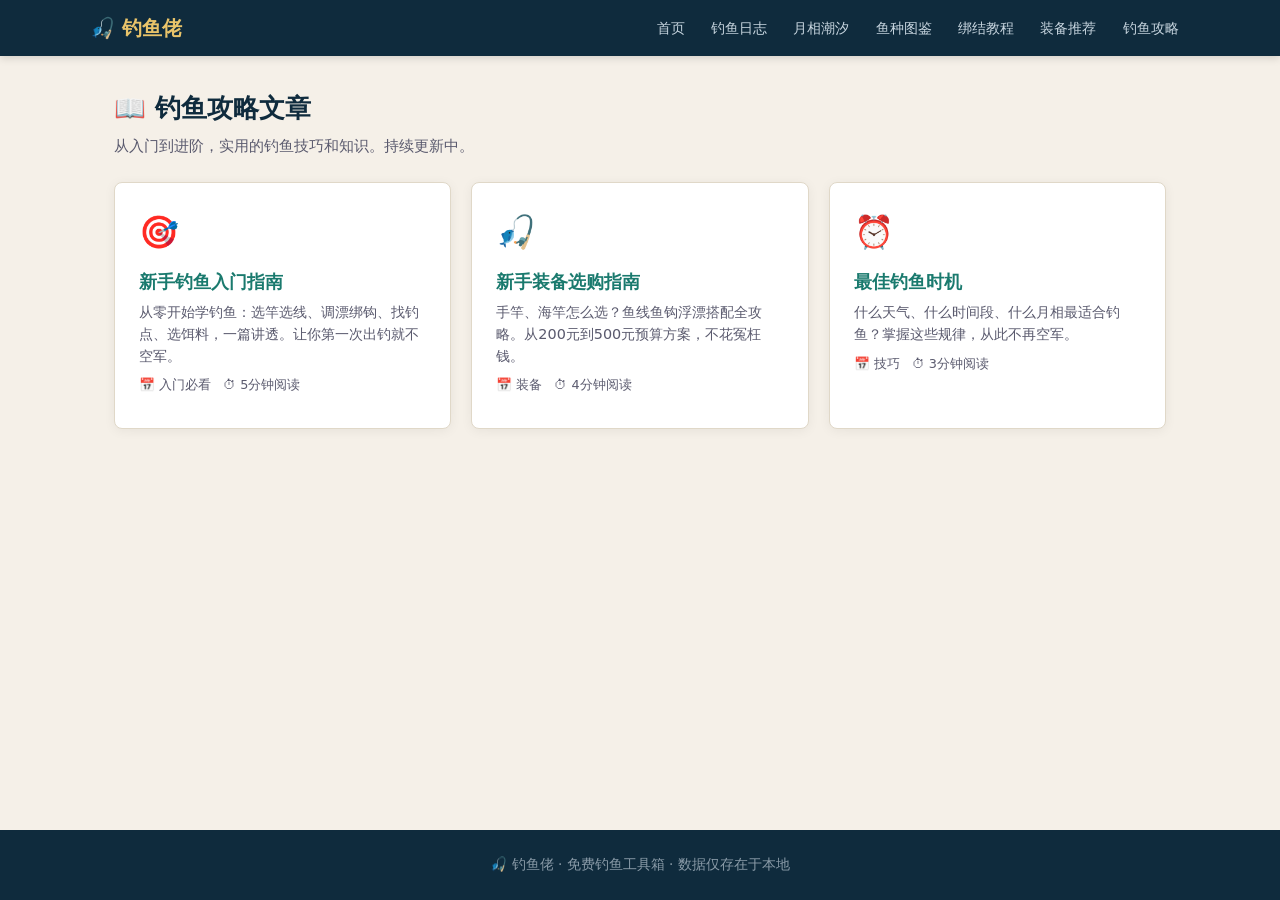
==== articles/index.html @ 3c6519f3 "🎣 上传全套钓鱼工具" ====
<!DOCTYPE html>
<html lang="zh-CN">
<head>
<meta charset="UTF-8">
<meta name="viewport" content="width=device-width, initial-scale=1.0">
<title>钓鱼攻略文章 - 钓鱼佬</title>
<meta name="description" content="免费钓鱼攻略文章：新手入门指南、装备选购、最佳钓鱼时机等实用内容。">
<link rel="stylesheet" href="/css/style.css">
</head>
<body>
<nav>
<div class="nav-inner">
<a href="/" class="nav-logo">🎣 钓鱼佬</a>
<button class="nav-toggle" onclick="document.querySelector('.nav-links').classList.toggle('open')">☰</button>
<div class="nav-links">
<a href="/">首页</a>
<a href="/fishing-log.html">钓鱼日志</a>
<a href="/moon-phase.html">月相潮汐</a>
<a href="/fish-species.html">鱼种图鉴</a>
<a href="/knot-guide.html">绑结教程</a>
<a href="/gear.html">装备推荐</a>
<a href="/articles/">钓鱼攻略</a>
</div>
</div>
</nav>

<div class="container">
<div class="tool-header">
<h1>📖 钓鱼攻略文章</h1>
<p>从入门到进阶，实用的钓鱼技巧和知识。持续更新中。</p>
</div>

<div class="card-grid articles-grid">
<a href="/articles/beginner-tips.html" class="card">
<div class="card-icon">🎯</div>
<h3>新手钓鱼入门指南</h3>
<p>从零开始学钓鱼：选竿选线、调漂绑钩、找钓点、选饵料，一篇讲透。让你第一次出钓就不空军。</p>
<div class="article-meta" style="margin-top:0.5rem;"><span>📅 入门必看</span><span>⏱ 5分钟阅读</span></div>
</a>
<a href="/articles/gear-guide.html" class="card">
<div class="card-icon">🎣</div>
<h3>新手装备选购指南</h3>
<p>手竿、海竿怎么选？鱼线鱼钩浮漂搭配全攻略。从200元到500元预算方案，不花冤枉钱。</p>
<div class="article-meta" style="margin-top:0.5rem;"><span>📅 装备</span><span>⏱ 4分钟阅读</span></div>
</a>
<a href="/articles/best-times.html" class="card">
<div class="card-icon">⏰</div>
<h3>最佳钓鱼时机</h3>
<p>什么天气、什么时间段、什么月相最适合钓鱼？掌握这些规律，从此不再空军。</p>
<div class="article-meta" style="margin-top:0.5rem;"><span>📅 技巧</span><span>⏱ 3分钟阅读</span></div>
</a>
</div>
</div>

<footer>
<p>🎣 钓鱼佬 · 免费钓鱼工具箱 · 数据仅存在于本地</p>
</footer>
<script src="/js/main.js"></script>
</body>
</html>
---- css/style.css ----
:root {
  --navy: #0f2b3d;
  --teal: #1a7a6e;
  --teal-light: #2a9d8f;
  --amber: #e9c46a;
  --rust: #d9782b;
  --rust-light: #f4a261;
  --cream: #faf6ee;
  --bg: #f5f0e8;
  --card: #ffffff;
  --text: #1a1a2e;
  --text-muted: #5a5a6e;
  --border: #e0d8c8;
  --shadow: 0 2px 12px rgba(0,0,0,0.06);
  --radius: 8px;
  --max-width: 1100px;
  --font: system-ui, -apple-system, 'Segoe UI', Roboto, sans-serif;
}
*, *::before, *::after { box-sizing: border-box; margin: 0; padding: 0; }
html { scroll-behavior: smooth; }
body {
  font-family: var(--font);
  background: var(--bg);
  color: var(--text);
  line-height: 1.6;
  min-height: 100vh;
  display: flex;
  flex-direction: column;
}
a { color: var(--teal); text-decoration: none; }
a:hover { color: var(--rust); }
img { max-width: 100%; height: auto; }
nav {
  background: var(--navy);
  color: #fff;
  padding: 0 1.5rem;
  position: sticky;
  top: 0;
  z-index: 100;
  box-shadow: 0 2px 8px rgba(0,0,0,0.15);
}
.nav-inner {
  max-width: var(--max-width);
  margin: 0 auto;
  display: flex;
  align-items: center;
  gap: 0.25rem;
  height: 56px;
}
.nav-logo {
  font-size: 1.25rem;
  font-weight: 700;
  color: var(--amber);
  margin-right: auto;
  display: flex;
  align-items: center;
  gap: 0.4rem;
}
.nav-logo:hover { color: var(--amber); opacity: 0.9; }
.nav-links { display: flex; gap: 0.25rem; align-items: center; }
.nav-links a {
  color: #c8d6e0;
  padding: 0.4rem 0.7rem;
  border-radius: var(--radius);
  font-size: 0.875rem;
  transition: all 0.15s;
  white-space: nowrap;
}
.nav-links a:hover, .nav-links a.active {
  color: #fff;
  background: rgba(255,255,255,0.1);
}
.nav-toggle { display: none; background: none; border: none; color: #fff; font-size: 1.5rem; cursor: pointer; padding: 0.25rem; }
.container {
  max-width: var(--max-width);
  margin: 0 auto;
  padding: 2rem 1.5rem;
  flex: 1;
  width: 100%;
}
.hero {
  text-align: center;
  padding: 3rem 1rem 2.5rem;
  background: linear-gradient(135deg, var(--teal) 0%, var(--navy) 100%);
  border-radius: 0 0 var(--radius) var(--radius);
  color: #fff;
  margin: -1rem -1.5rem 2rem;
}
.hero h1 { font-size: 2.2rem; margin-bottom: 0.5rem; }
.hero p { font-size: 1.05rem; opacity: 0.9; max-width: 600px; margin: 0 auto; }
.card-grid {
  display: grid;
  grid-template-columns: repeat(auto-fill, minmax(280px, 1fr));
  gap: 1.25rem;
  margin: 1.5rem 0;
}
.card-grid.articles-grid { grid-template-columns: repeat(auto-fill, minmax(320px, 1fr)); }
.card {
  background: var(--card);
  border: 1px solid var(--border);
  border-radius: var(--radius);
  padding: 1.5rem;
  box-shadow: var(--shadow);
  transition: transform 0.15s, box-shadow 0.15s;
}
.card:hover { transform: translateY(-2px); box-shadow: 0 4px 20px rgba(0,0,0,0.1); }
.card-icon { font-size: 2rem; margin-bottom: 0.6rem; }
.card a { color: inherit; }
.card a:hover { color: var(--teal); }
.card h3 { font-size: 1.1rem; margin-bottom: 0.4rem; }
.card p { font-size: 0.9rem; color: var(--text-muted); line-height: 1.5; }
.card .tag {
  display: inline-block;
  font-size: 0.75rem;
  color: var(--teal);
  background: rgba(42,157,143,0.1);
  padding: 0.15rem 0.6rem;
  border-radius: 99px;
  margin-top: 0.6rem;
}
.tool-header { margin-bottom: 1.5rem; }
.tool-header h1 { font-size: 1.6rem; color: var(--navy); }
.tool-header p { color: var(--text-muted); font-size: 0.95rem; margin-top: 0.3rem; }
.tool-card {
  background: var(--card);
  border: 1px solid var(--border);
  border-radius: var(--radius);
  padding: 1.5rem;
  box-shadow: var(--shadow);
  margin-bottom: 1.25rem;
}
.tool-card label {
  display: block;
  font-size: 0.85rem;
  font-weight: 600;
  color: var(--text);
  margin-bottom: 0.3rem;
}
.tool-card input, .tool-card select, .tool-card textarea {
  width: 100%;
  padding: 0.5rem 0.75rem;
  border: 1px solid var(--border);
  border-radius: var(--radius);
  font-family: var(--font);
  font-size: 0.9rem;
  background: var(--cream);
  transition: border 0.15s;
}
.tool-card input:focus, .tool-card select:focus, .tool-card textarea:focus {
  outline: none;
  border-color: var(--teal);
  background: #fff;
}
.tool-card textarea { resize: vertical; min-height: 60px; }
.btn {
  display: inline-flex;
  align-items: center;
  gap: 0.4rem;
  padding: 0.5rem 1.25rem;
  border: none;
  border-radius: var(--radius);
  font-size: 0.9rem;
  font-weight: 600;
  cursor: pointer;
  transition: all 0.15s;
}
.btn-primary { background: var(--teal); color: #fff; }
.btn-primary:hover { background: var(--teal-light); }
.btn-danger { background: #d32f2f; color: #fff; }
.btn-danger:hover { background: #b71c1c; }
.btn-outline { background: transparent; border: 1px solid var(--border); color: var(--text); }
.btn-outline:hover { border-color: var(--teal); color: var(--teal); }
.btn-sm { padding: 0.35rem 0.8rem; font-size: 0.8rem; }
.data-table {
  width: 100%;
  border-collapse: collapse;
  font-size: 0.875rem;
}
.data-table thead { background: var(--navy); color: #fff; }
.data-table th, .data-table td {
  padding: 0.5rem 0.75rem;
  text-align: left;
  border-bottom: 1px solid var(--border);
}
.data-table tbody tr:hover { background: rgba(42,157,143,0.04); }
.stat-row {
  display: grid;
  grid-template-columns: repeat(auto-fit, minmax(140px, 1fr));
  gap: 0.75rem;
  margin-bottom: 1rem;
}
.stat-box {
  background: var(--cream);
  border: 1px solid var(--border);
  border-radius: var(--radius);
  padding: 0.75rem;
  text-align: center;
}
.stat-box .num { font-size: 1.4rem; font-weight: 700; color: var(--teal); }
.stat-box .label { font-size: 0.78rem; color: var(--text-muted); }
.moon-display {
  text-align: center;
  padding: 2rem 1rem;
}
.moon-svg { width: 180px; height: 180px; margin: 0 auto 1rem; }
.moon-phase-name { font-size: 1.3rem; font-weight: 700; color: var(--navy); }
.moon-date { color: var(--text-muted); font-size: 0.9rem; }
.moon-illum { font-size: 0.85rem; color: var(--text-muted); margin-top: 0.3rem; }
.calendar-grid {
  display: grid;
  grid-template-columns: repeat(7, 1fr);
  gap: 4px;
  margin: 1rem 0;
}
.cal-day {
  padding: 0.4rem;
  text-align: center;
  font-size: 0.85rem;
  border-radius: 4px;
  background: var(--cream);
  cursor: pointer;
  transition: background 0.1s;
}
.cal-day:hover { background: var(--teal); color: #fff; }
.cal-day.today { background: var(--teal); color: #fff; font-weight: 700; }
.cal-day.good { background: rgba(42,157,143,0.15); }
.cal-day.great { background: rgba(42,157,143,0.3); font-weight: 600; }
.cal-day.best { background: var(--amber); color: var(--navy); font-weight: 700; }
.cal-day-header { font-weight: 700; font-size: 0.8rem; color: var(--text-muted); background: transparent; cursor: default; }
.cal-day-header:hover { background: transparent; color: var(--text-muted); }
.cal-day.empty { background: transparent; cursor: default; }
.cal-day.empty:hover { background: transparent; }
.species-search { display: flex; gap: 0.5rem; margin-bottom: 1rem; }
.species-search input { flex: 1; }
.species-card { display: flex; gap: 1rem; align-items: flex-start; }
.species-emoji { font-size: 3rem; line-height: 1; }
.species-info { flex: 1; }
.species-info h4 { font-size: 1rem; }
.species-meta { display: flex; gap: 0.75rem; flex-wrap: wrap; margin: 0.3rem 0; }
.species-meta span { font-size: 0.78rem; color: var(--text-muted); }
.species-desc { font-size: 0.85rem; color: var(--text-muted); }
.species-tips { font-size: 0.82rem; margin-top: 0.3rem; padding: 0.3rem 0.6rem; background: rgba(233,196,106,0.15); border-radius: 4px; }
.knot-step { display: flex; gap: 1rem; align-items: flex-start; margin-bottom: 1.5rem; }
.knot-step-num {
  background: var(--teal);
  color: #fff;
  width: 28px;
  height: 28px;
  border-radius: 50%;
  display: flex;
  align-items: center;
  justify-content: center;
  font-size: 0.85rem;
  font-weight: 700;
  flex-shrink: 0;
}
.knot-step-content { flex: 1; }
.knot-step-content p { font-size: 0.9rem; }
.article-meta {
  font-size: 0.8rem;
  color: var(--text-muted);
  display: flex;
  gap: 0.75rem;
  margin: 0.5rem 0;
}
.article-body { font-size: 0.95rem; line-height: 1.8; }
.article-body h2 { font-size: 1.2rem; color: var(--navy); margin: 1.5rem 0 0.5rem; }
.article-body h3 { font-size: 1.05rem; color: var(--teal); margin: 1rem 0 0.4rem; }
.article-body p { margin-bottom: 0.8rem; }
.article-body ul, .article-body ol { margin: 0.5rem 0 0.8rem 1.5rem; }
.article-body li { margin-bottom: 0.3rem; }
.article-body .tip {
  background: rgba(233,196,106,0.15);
  border-left: 3px solid var(--amber);
  padding: 0.6rem 1rem;
  border-radius: 0 var(--radius) var(--radius) 0;
  margin: 1rem 0;
  font-size: 0.88rem;
}
.gear-card { display: flex; gap: 1rem; align-items: flex-start; }
.gear-emoji { font-size: 2.2rem; line-height: 1; }
.gear-info { flex: 1; }
.gear-info h4 { font-size: 1rem; margin-bottom: 0.2rem; }
.gear-info .price { color: var(--rust); font-weight: 600; font-size: 0.9rem; }
.gear-info p { font-size: 0.85rem; color: var(--text-muted); }
.gear-link { display: inline-block; margin-top: 0.4rem; }
footer {
  background: var(--navy);
  color: #8a9ba8;
  text-align: center;
  padding: 1.5rem;
  font-size: 0.85rem;
  margin-top: auto;
}
@media (max-width: 768px) {
  .nav-links {
    display: none;
    position: absolute;
    top: 56px;
    left: 0;
    right: 0;
    background: var(--navy);
    flex-direction: column;
    padding: 0.5rem 1rem 1rem;
    box-shadow: 0 4px 12px rgba(0,0,0,0.2);
  }
  .nav-links.open { display: flex; }
  .nav-links a { width: 100%; padding: 0.6rem 0.75rem; }
  .nav-toggle { display: block; }
  .hero h1 { font-size: 1.6rem; }
  .hero { padding: 2rem 1rem 1.5rem; }
  .card-grid { grid-template-columns: 1fr; }
  .species-card, .gear-card { flex-direction: column; }
  .moon-svg { width: 140px; height: 140px; }
}
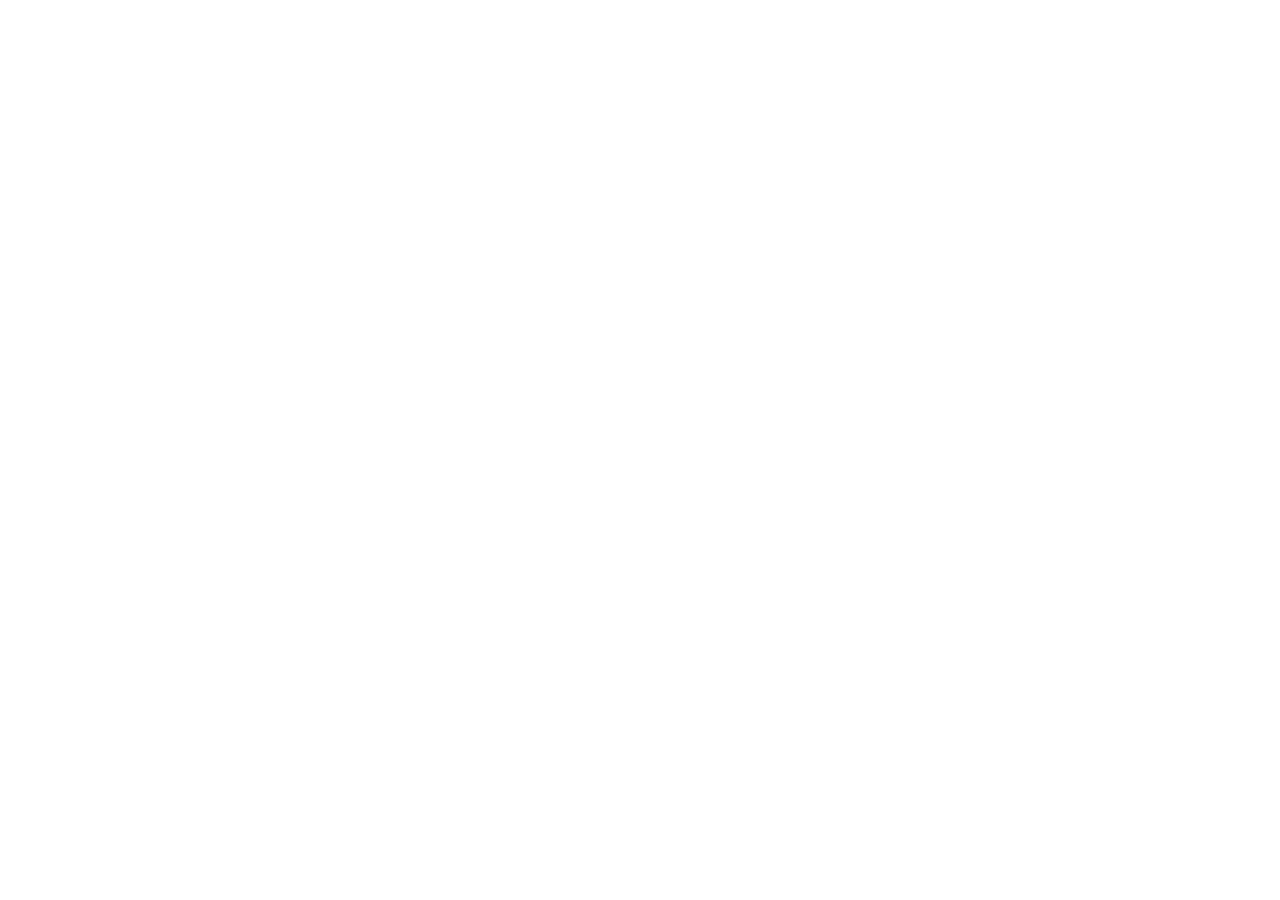
==== commit 9725565c: "🐛 修复：将绝对路径改为相对路径" ====
--- a/articles/index.html
+++ b/articles/index.html
@@ -3,23 +3,23 @@
 <head>
 <meta charset="UTF-8">
 <meta name="viewport" content="width=device-width, initial-scale=1.0">
-<title>钓鱼攻略文章 - 钓鱼佬</title>
-<meta name="description" content="免费钓鱼攻略文章：新手入门指南、装备选购、最佳钓鱼时机等实用内容。">
-<link rel="stylesheet" href="/css/style.css">
+<title>钓鱼攻略文章 - 钓鱼�?/title>
+<meta name="description" content="免费钓鱼攻略文章：新手入门指南、装备选购、最佳钓鱼时机等实用内容�?>
+<link rel="stylesheet" href="../css/style.css">
 </head>
 <body>
 <nav>
 <div class="nav-inner">
-<a href="/" class="nav-logo">🎣 钓鱼佬</a>
-<button class="nav-toggle" onclick="document.querySelector('.nav-links').classList.toggle('open')">☰</button>
+<a href=".." class="nav-logo">🎣 钓鱼�?/a>
+<button class="nav-toggle" onclick="document.querySelector('.nav-links').classList.toggle('open')">�?/button>
 <div class="nav-links">
 <a href="/">首页</a>
-<a href="/fishing-log.html">钓鱼日志</a>
-<a href="/moon-phase.html">月相潮汐</a>
-<a href="/fish-species.html">鱼种图鉴</a>
-<a href="/knot-guide.html">绑结教程</a>
-<a href="/gear.html">装备推荐</a>
-<a href="/articles/">钓鱼攻略</a>
+<a href="../fishing-log.html">钓鱼日志</a>
+<a href="../moon-phase.html">月相潮汐</a>
+<a href="../fish-species.html">鱼种图鉴</a>
+<a href="../knot-guide.html">绑结教程</a>
+<a href="../gear.html">装备推荐</a>
+<a href="./">钓鱼攻略</a>
 </div>
 </div>
 </nav>
@@ -27,34 +27,34 @@
 <div class="container">
 <div class="tool-header">
 <h1>📖 钓鱼攻略文章</h1>
-<p>从入门到进阶，实用的钓鱼技巧和知识。持续更新中。</p>
+<p>从入门到进阶，实用的钓鱼技巧和知识。持续更新中�?/p>
 </div>
 
 <div class="card-grid articles-grid">
-<a href="/articles/beginner-tips.html" class="card">
+<a href="./beginner-tips.html" class="card">
 <div class="card-icon">🎯</div>
 <h3>新手钓鱼入门指南</h3>
-<p>从零开始学钓鱼：选竿选线、调漂绑钩、找钓点、选饵料，一篇讲透。让你第一次出钓就不空军。</p>
-<div class="article-meta" style="margin-top:0.5rem;"><span>📅 入门必看</span><span>⏱ 5分钟阅读</span></div>
+<p>从零开始学钓鱼：选竿选线、调漂绑钩、找钓点、选饵料，一篇讲透。让你第一次出钓就不空军�?/p>
+<div class="article-meta" style="margin-top:0.5rem;"><span>📅 入门必看</span><span>�?5分钟阅读</span></div>
 </a>
-<a href="/articles/gear-guide.html" class="card">
+<a href="./gear-guide.html" class="card">
 <div class="card-icon">🎣</div>
 <h3>新手装备选购指南</h3>
-<p>手竿、海竿怎么选？鱼线鱼钩浮漂搭配全攻略。从200元到500元预算方案，不花冤枉钱。</p>
-<div class="article-meta" style="margin-top:0.5rem;"><span>📅 装备</span><span>⏱ 4分钟阅读</span></div>
+<p>手竿、海竿怎么选？鱼线鱼钩浮漂搭配全攻略。从200元到500元预算方案，不花冤枉钱�?/p>
+<div class="article-meta" style="margin-top:0.5rem;"><span>📅 装备</span><span>�?4分钟阅读</span></div>
 </a>
-<a href="/articles/best-times.html" class="card">
-<div class="card-icon">⏰</div>
-<h3>最佳钓鱼时机</h3>
-<p>什么天气、什么时间段、什么月相最适合钓鱼？掌握这些规律，从此不再空军。</p>
-<div class="article-meta" style="margin-top:0.5rem;"><span>📅 技巧</span><span>⏱ 3分钟阅读</span></div>
+<a href="./best-times.html" class="card">
+<div class="card-icon">�?/div>
+<h3>最佳钓鱼时�?/h3>
+<p>什么天气、什么时间段、什么月相最适合钓鱼？掌握这些规律，从此不再空军�?/p>
+<div class="article-meta" style="margin-top:0.5rem;"><span>📅 技�?/span><span>�?3分钟阅读</span></div>
 </a>
 </div>
 </div>
 
 <footer>
-<p>🎣 钓鱼佬 · 免费钓鱼工具箱 · 数据仅存在于本地</p>
+<p>🎣 钓鱼�?· 免费钓鱼工具�?· 数据仅存在于本地</p>
 </footer>
-<script src="/js/main.js"></script>
+<script src="../js/main.js"></script>
 </body>
 </html>
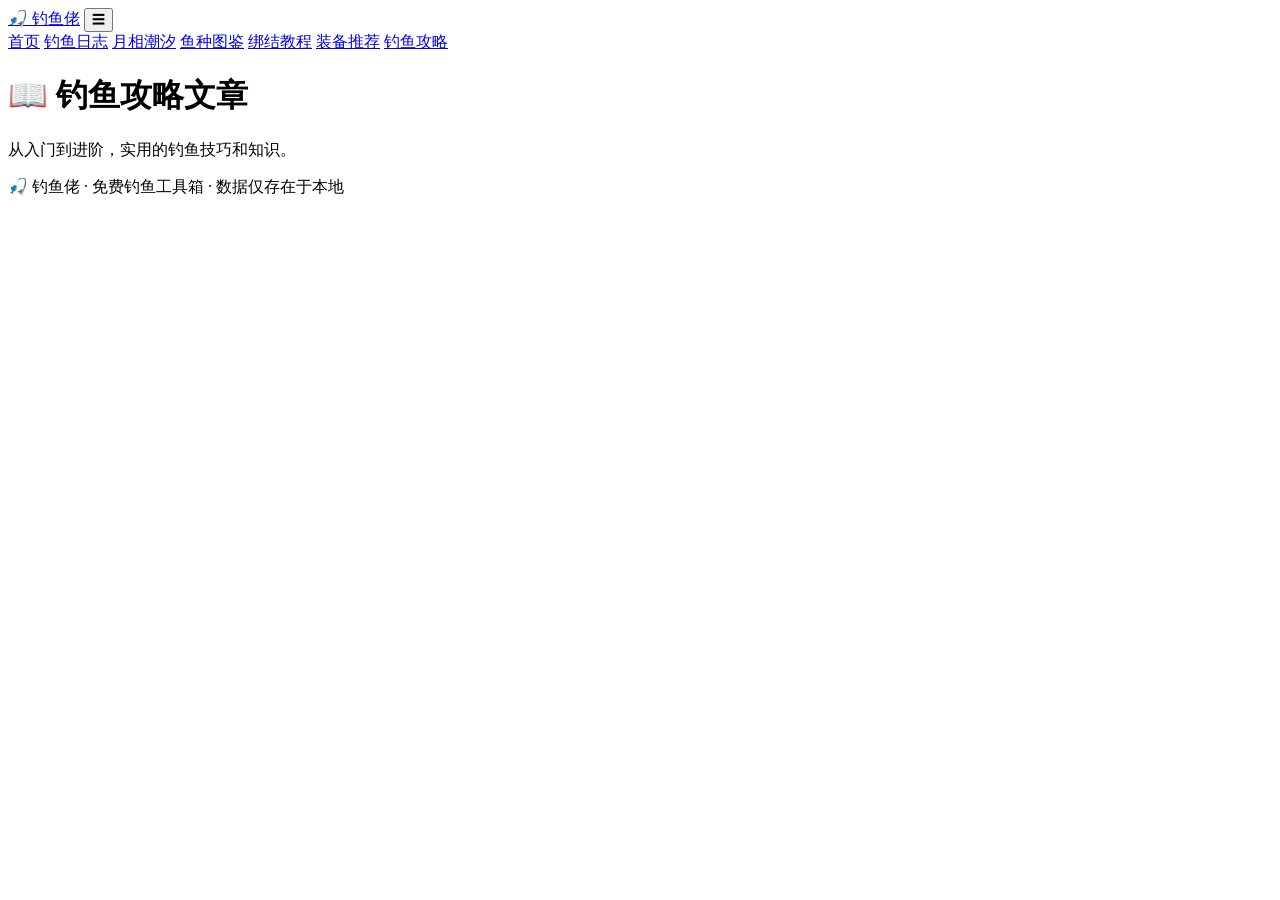
==== commit fd7cc19a: "✨ 更新所有工具页面" ====
--- a/articles/index.html
+++ b/articles/index.html
@@ -3,58 +3,30 @@
 <head>
 <meta charset="UTF-8">
 <meta name="viewport" content="width=device-width, initial-scale=1.0">
-<title>钓鱼攻略文章 - 钓鱼�?/title>
-<meta name="description" content="免费钓鱼攻略文章：新手入门指南、装备选购、最佳钓鱼时机等实用内容�?>
-<link rel="stylesheet" href="../css/style.css">
+<base href="/diaoyulao/">
+<title>钓鱼攻略文章 - 钓鱼佬</title>
+<meta name="description" content="免费钓鱼攻略文章。">
+<link rel="stylesheet" href="/diaoyulao/css/style.css">
 </head>
 <body>
 <nav>
 <div class="nav-inner">
-<a href=".." class="nav-logo">🎣 钓鱼�?/a>
-<button class="nav-toggle" onclick="document.querySelector('.nav-links').classList.toggle('open')">�?/button>
+<a href="/diaoyulao/" class="nav-logo">🎣 钓鱼佬</a>
+<button class="nav-toggle" onclick="mn()">☰</button>
 <div class="nav-links">
-<a href="/">首页</a>
-<a href="../fishing-log.html">钓鱼日志</a>
-<a href="../moon-phase.html">月相潮汐</a>
-<a href="../fish-species.html">鱼种图鉴</a>
-<a href="../knot-guide.html">绑结教程</a>
-<a href="../gear.html">装备推荐</a>
-<a href="./">钓鱼攻略</a>
+<a href="/diaoyulao/">首页</a>
+<a href="/diaoyulao/fishing-log.html">钓鱼日志</a>
+<a href="/diaoyulao/moon-phase.html">月相潮汐</a>
+<a href="/diaoyulao/fish-species.html">鱼种图鉴</a>
+<a href="/diaoyulao/knot-guide.html">绑结教程</a>
+<a href="/diaoyulao/gear.html">装备推荐</a>
+<a href="/diaoyulao/articles/">钓鱼攻略</a>
 </div>
 </div>
 </nav>
-
-<div class="container">
-<div class="tool-header">
-<h1>📖 钓鱼攻略文章</h1>
-<p>从入门到进阶，实用的钓鱼技巧和知识。持续更新中�?/p>
-</div>
-
-<div class="card-grid articles-grid">
-<a href="./beginner-tips.html" class="card">
-<div class="card-icon">🎯</div>
-<h3>新手钓鱼入门指南</h3>
-<p>从零开始学钓鱼：选竿选线、调漂绑钩、找钓点、选饵料，一篇讲透。让你第一次出钓就不空军�?/p>
-<div class="article-meta" style="margin-top:0.5rem;"><span>📅 入门必看</span><span>�?5分钟阅读</span></div>
-</a>
-<a href="./gear-guide.html" class="card">
-<div class="card-icon">🎣</div>
-<h3>新手装备选购指南</h3>
-<p>手竿、海竿怎么选？鱼线鱼钩浮漂搭配全攻略。从200元到500元预算方案，不花冤枉钱�?/p>
-<div class="article-meta" style="margin-top:0.5rem;"><span>📅 装备</span><span>�?4分钟阅读</span></div>
-</a>
-<a href="./best-times.html" class="card">
-<div class="card-icon">�?/div>
-<h3>最佳钓鱼时�?/h3>
-<p>什么天气、什么时间段、什么月相最适合钓鱼？掌握这些规律，从此不再空军�?/p>
-<div class="article-meta" style="margin-top:0.5rem;"><span>📅 技�?/span><span>�?3分钟阅读</span></div>
-</a>
-</div>
-</div>
-
-<footer>
-<p>🎣 钓鱼�?· 免费钓鱼工具�?· 数据仅存在于本地</p>
-</footer>
-<script src="../js/main.js"></script>
+<div class="container"><div class="tool-header"><h1>📖 钓鱼攻略文章</h1><p>从入门到进阶，实用的钓鱼技巧和知识。</p></div></div>
+<footer><p>🎣 钓鱼佬 · 免费钓鱼工具箱 · 数据仅存在于本地</p></footer>
+<script src="/diaoyulao/js/main.js"></script>
+<script>function mn(){document.querySelector(".nav-links").classList.toggle("open")}</script>
 </body>
-</html>
+</html>
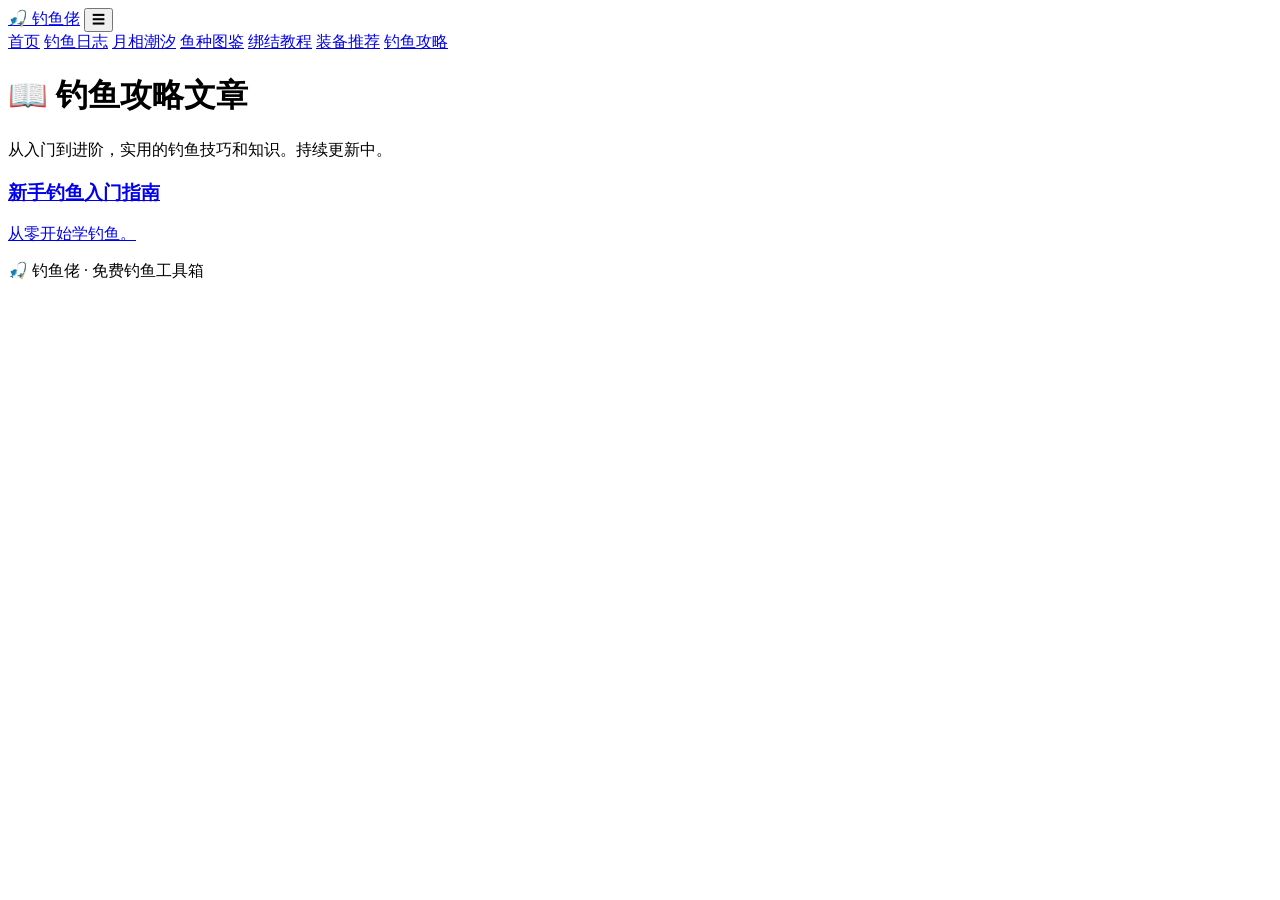
==== commit 1cbeb774: "📝 添加文章页面" ====
--- a/articles/index.html
+++ b/articles/index.html
@@ -4,8 +4,8 @@
 <meta charset="UTF-8">
 <meta name="viewport" content="width=device-width, initial-scale=1.0">
 <base href="/diaoyulao/">
-<title>钓鱼攻略文章 - 钓鱼佬</title>
-<meta name="description" content="免费钓鱼攻略文章。">
+<title>钓鱼攻略 - 钓鱼佬</title>
+<meta name="description" content="免费钓鱼攻略文章">
 <link rel="stylesheet" href="/diaoyulao/css/style.css">
 </head>
 <body>
@@ -24,8 +24,9 @@
 </div>
 </div>
 </nav>
-<div class="container"><div class="tool-header"><h1>📖 钓鱼攻略文章</h1><p>从入门到进阶，实用的钓鱼技巧和知识。</p></div></div>
-<footer><p>🎣 钓鱼佬 · 免费钓鱼工具箱 · 数据仅存在于本地</p></footer>
+<div class="container"><div class="tool-header"><h1>📖 钓鱼攻略文章</h1><p>从入门到进阶，实用的钓鱼技巧和知识。持续更新中。</p></div>
+<div class="card-grid"><a href="/diaoyulao/articles/beginner-tips.html" class="card"><h3>新手钓鱼入门指南</h3><p>从零开始学钓鱼。</p></a></div></div>
+<footer><p>🎣 钓鱼佬 · 免费钓鱼工具箱</p></footer>
 <script src="/diaoyulao/js/main.js"></script>
 <script>function mn(){document.querySelector(".nav-links").classList.toggle("open")}</script>
 </body>
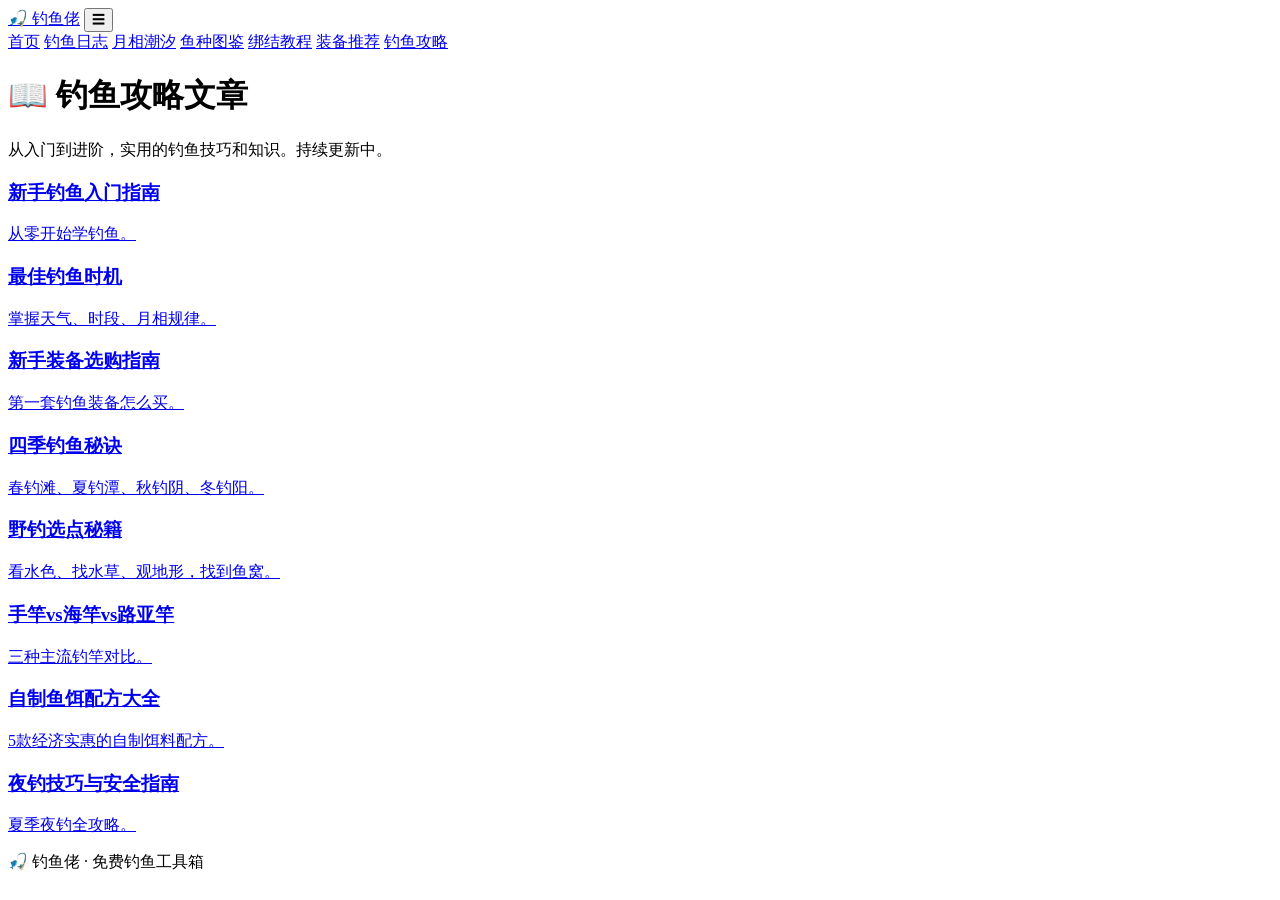
==== commit 84784dab: "Update articles index with all 8 articles" ====
--- a/articles/index.html
+++ b/articles/index.html
@@ -25,7 +25,17 @@
 </div>
 </nav>
 <div class="container"><div class="tool-header"><h1>📖 钓鱼攻略文章</h1><p>从入门到进阶，实用的钓鱼技巧和知识。持续更新中。</p></div>
-<div class="card-grid"><a href="/diaoyulao/articles/beginner-tips.html" class="card"><h3>新手钓鱼入门指南</h3><p>从零开始学钓鱼。</p></a></div></div>
+<div class="card-grid">
+<a href="/diaoyulao/articles/beginner-tips.html" class="card"><h3>新手钓鱼入门指南</h3><p>从零开始学钓鱼。</p></a>
+<a href="/diaoyulao/articles/best-times.html" class="card"><h3>最佳钓鱼时机</h3><p>掌握天气、时段、月相规律。</p></a>
+<a href="/diaoyulao/articles/gear-guide.html" class="card"><h3>新手装备选购指南</h3><p>第一套钓鱼装备怎么买。</p></a>
+<a href="/diaoyulao/articles/seasonal-fishing.html" class="card"><h3>四季钓鱼秘诀</h3><p>春钓滩、夏钓潭、秋钓阴、冬钓阳。</p></a>
+<a href="/diaoyulao/articles/spot-selection.html" class="card"><h3>野钓选点秘籍</h3><p>看水色、找水草、观地形，找到鱼窝。</p></a>
+<a href="/diaoyulao/articles/rod-comparison.html" class="card"><h3>手竿vs海竿vs路亚竿</h3><p>三种主流钓竿对比。</p></a>
+<a href="/diaoyulao/articles/diy-bait.html" class="card"><h3>自制鱼饵配方大全</h3><p>5款经济实惠的自制饵料配方。</p></a>
+<a href="/diaoyulao/articles/night-fishing.html" class="card"><h3>夜钓技巧与安全指南</h3><p>夏季夜钓全攻略。</p></a>
+
+</div></div>
 <footer><p>🎣 钓鱼佬 · 免费钓鱼工具箱</p></footer>
 <script src="/diaoyulao/js/main.js"></script>
 <script>function mn(){document.querySelector(".nav-links").classList.toggle("open")}</script>
